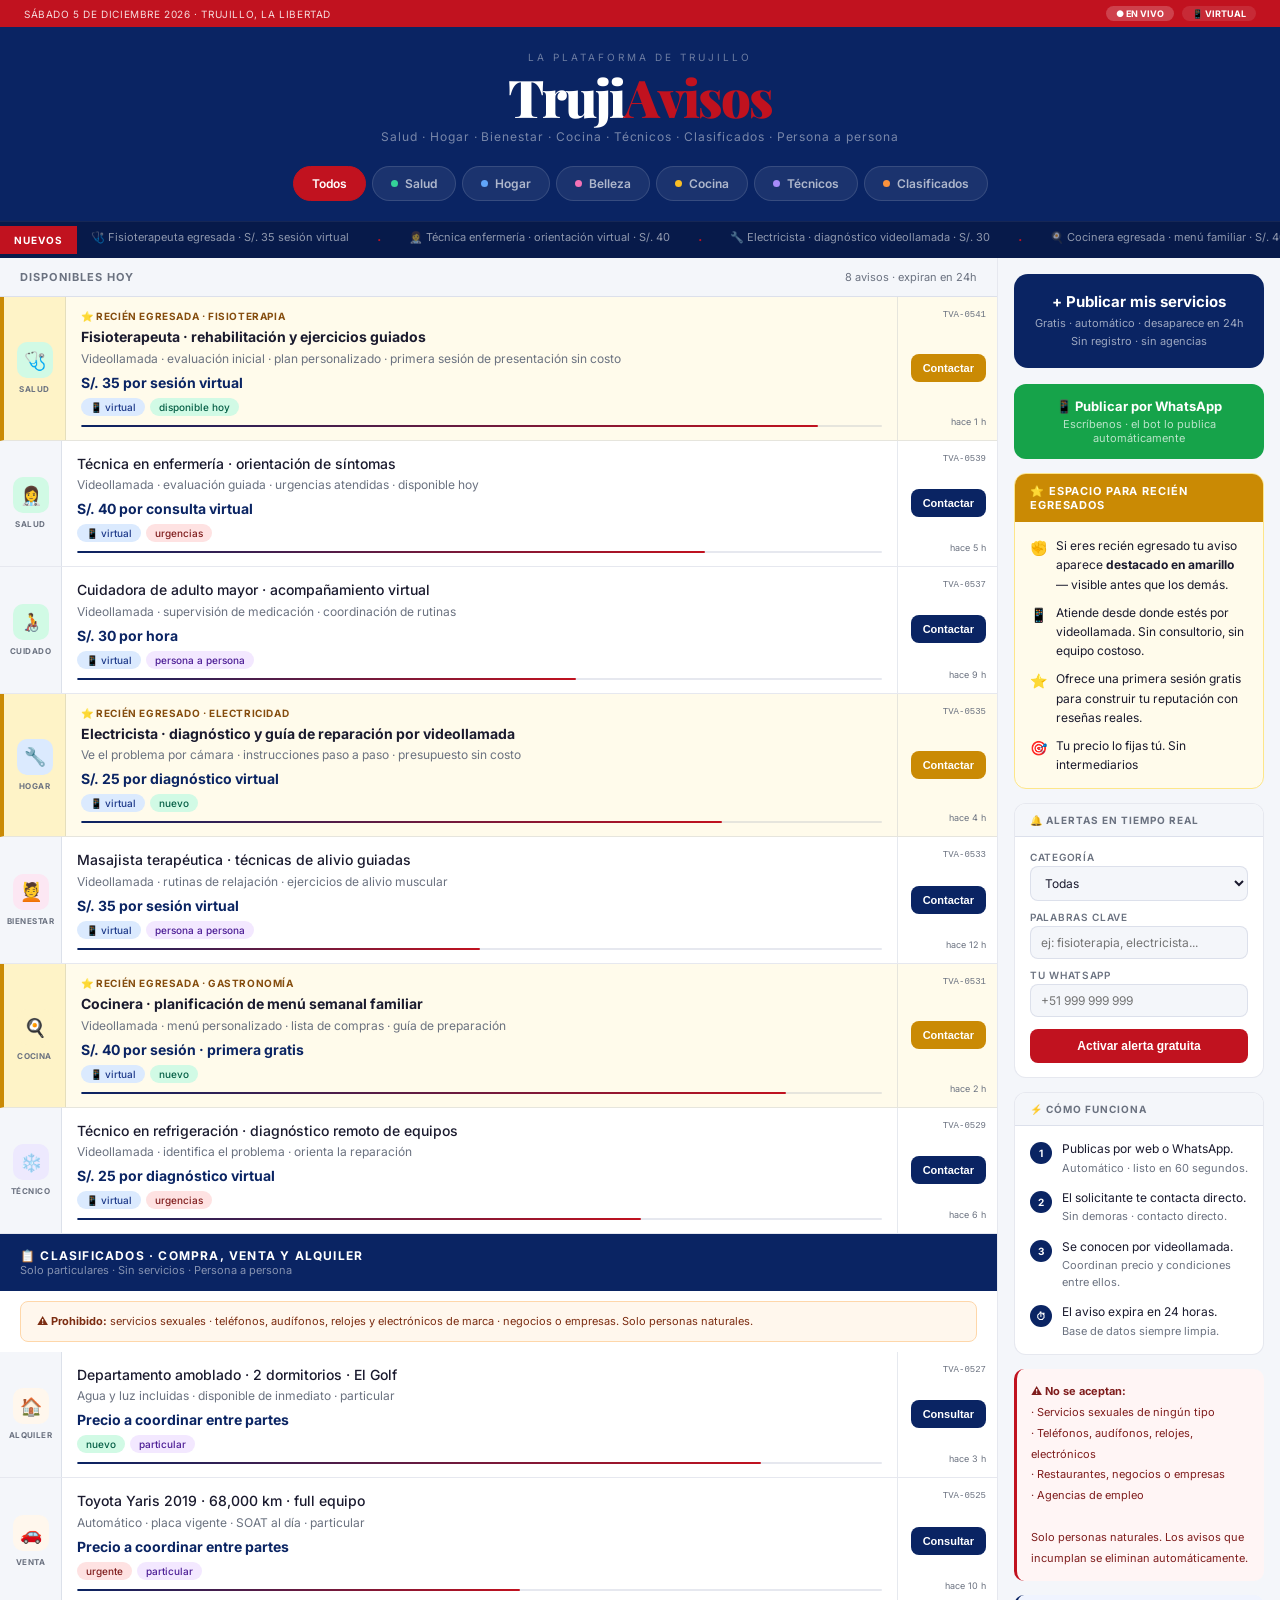
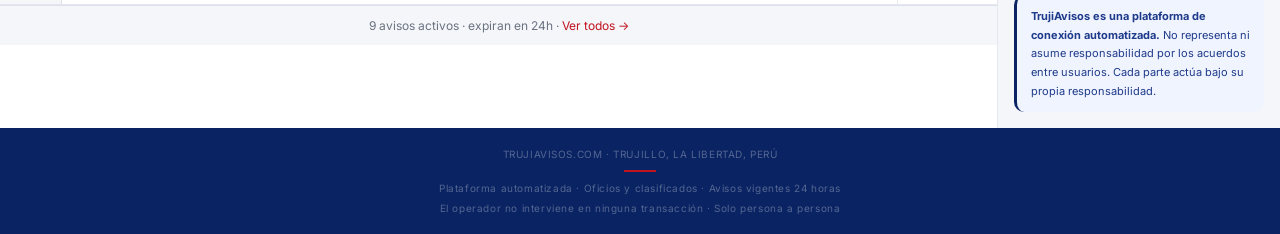
==== index.html @ fb8492fe "Add files via upload" ====
<!DOCTYPE html>
<html lang="es">
<head>
<meta charset="UTF-8">
<meta name="viewport" content="width=device-width, initial-scale=1.0">
<title>TrujiAvisos · Oficios y Clasificados de Trujillo</title>
<link href="https://fonts.googleapis.com/css2?family=Playfair+Display:wght@700;900&family=Inter:wght@400;500;600;700&display=swap" rel="stylesheet">
<style>
* { box-sizing: border-box; margin: 0; padding: 0; }
:root {
  --azul: #0a2463; --azul2: #071a4a; --rojo: #c1121f;
  --gris: #f4f6fa; --borde: rgba(10,36,99,0.1);
  --texto: #1a1a2e; --muted: #6b7280; --eg: #854d0e;
}
body { font-family: 'Inter', sans-serif; background: var(--gris); color: var(--texto); }

.topbar { background: var(--rojo); display: flex; justify-content: space-between; align-items: center; padding: 6px 24px; }
.topbar-l { font-size: 10px; color: rgba(255,255,255,.85); letter-spacing: .06em; }
.topbar-r { display: flex; gap: 8px; }
.tbadge { font-size: 9px; font-weight: 700; padding: 2px 10px; border-radius: 20px; }
.tb-live { background: rgba(255,255,255,.2); color: white; animation: blink 2s infinite; }
.tb-v { background: rgba(255,255,255,.1); color: white; }
@keyframes blink { 0%,100%{opacity:1}50%{opacity:.4} }

.hero { background: var(--azul); }
.hero-center { padding: 24px 24px 0; text-align: center; }
.hero-eye { font-size: 10px; letter-spacing: .3em; text-transform: uppercase; color: rgba(255,255,255,.4); margin-bottom: 8px; }
.hero-logo { font-family: 'Playfair Display', serif; font-size: 52px; font-weight: 900; letter-spacing: -2px; line-height: 1; color: white; margin-bottom: 6px; }
.hero-logo em { color: var(--rojo); font-style: normal; }
.hero-tagline { font-size: 12px; color: rgba(255,255,255,.45); letter-spacing: .08em; margin-bottom: 22px; }

.sec-tabs { display: flex; justify-content: center; gap: 6px; flex-wrap: wrap; padding-bottom: 20px; }
.stab { padding: 9px 18px; font-size: 12px; font-weight: 600; background: rgba(255,255,255,.07); border: 1px solid rgba(255,255,255,.12); color: rgba(255,255,255,.65); border-radius: 28px; cursor: pointer; transition: all .2s; display: flex; align-items: center; gap: 7px; }
.stab:hover { background: rgba(255,255,255,.14); color: white; }
.stab.on { background: var(--rojo); border-color: var(--rojo); color: white; }
.sdot { width: 7px; height: 7px; border-radius: 50%; flex-shrink: 0; }
.d-salud{background:#34d399;} .d-hogar{background:#60a5fa;}
.d-belleza{background:#f472b6;} .d-cocina{background:#fbbf24;}
.d-tecnico{background:#a78bfa;} .d-clasif{background:#fb923c;}

.ticker { background: var(--azul2); display: flex; align-items: center; overflow: hidden; border-top: 1px solid rgba(255,255,255,.06); }
.tick-pill { background: var(--rojo); color: white; font-size: 10px; font-weight: 700; letter-spacing: .1em; padding: 8px 14px; white-space: nowrap; flex-shrink: 0; }
.tick-track { overflow: hidden; flex: 1; }
.tick-items { display: flex; gap: 24px; animation: slide 32s linear infinite; white-space: nowrap; padding: 8px 14px; }
@keyframes slide { from{transform:translateX(0)} to{transform:translateX(-50%)} }
.ti { font-size: 11px; color: rgba(255,255,255,.55); }
.tdot { color: var(--rojo); margin: 0 4px; }

.layout { display: grid; grid-template-columns: 1fr 282px; }
.col-main { border-right: 1px solid var(--borde); background: white; }
.col-head { display: flex; justify-content: space-between; align-items: center; padding: 12px 20px; border-bottom: 1px solid var(--borde); background: var(--gris); }
.ch-t { font-size: 11px; font-weight: 700; letter-spacing: .1em; text-transform: uppercase; color: var(--muted); }
.ch-c { font-size: 11px; color: var(--muted); }

/* LISTING NORMAL */
.listing { display: grid; grid-template-columns: 62px 1fr 100px; border-bottom: 1px solid var(--borde); cursor: pointer; transition: background .15s; }
.listing:hover { background: #f8f9ff; }

/* LISTING EGRESADO — destacado */
.listing.egresado { border-left: 4px solid #ca8a04; background: #fffbeb; }
.listing.egresado:hover { background: #fef9c3; }

.l-left { display: flex; flex-direction: column; align-items: center; justify-content: center; padding: 14px 6px; gap: 6px; background: var(--gris); border-right: 1px solid var(--borde); }
.listing.egresado .l-left { background: #fef3c7; }
.l-icon { width: 36px; height: 36px; border-radius: 10px; display: flex; align-items: center; justify-content: center; font-size: 18px; }
.ic-salud{background:#d1fae5;} .ic-hogar{background:#dbeafe;}
.ic-belleza{background:#fce7f3;} .ic-cocina{background:#fef3c7;}
.ic-tecnico{background:#ede9fe;} .ic-clasif{background:#fff7ed;}
.l-cat-lbl { font-size: 8px; font-weight: 700; letter-spacing: .06em; text-transform: uppercase; color: var(--muted); text-align: center; line-height: 1.3; }

.l-body { padding: 13px 15px; }
.eg-banner { font-size: 10px; font-weight: 700; color: var(--eg); letter-spacing: .06em; text-transform: uppercase; margin-bottom: 5px; display: flex; align-items: center; gap: 5px; }
.l-title { font-size: 14px; font-weight: 500; line-height: 1.4; color: var(--texto); margin-bottom: 3px; }
.listing.egresado .l-title { font-weight: 700; }
.l-meta { font-size: 12px; color: var(--muted); line-height: 1.5; margin-bottom: 6px; }
.l-precio { font-size: 14px; font-weight: 700; color: var(--azul); margin-bottom: 7px; }
.l-tags { display: flex; gap: 5px; flex-wrap: wrap; }
.tag { font-size: 10px; font-weight: 500; padding: 3px 9px; border-radius: 20px; }
.t-v   { background: #dbeafe; color: #1e3a8a; }
.t-new { background: #d1fae5; color: #065f46; }
.t-urg { background: #fee2e2; color: #7f1d1d; }
.t-dir { background: #f3e8ff; color: #4c1d95; }

.timer-bar { height: 2px; background: var(--borde); border-radius: 2px; overflow: hidden; margin-top: 9px; }
.timer-fill { height: 100%; border-radius: 2px; background: linear-gradient(90deg, var(--azul), var(--rojo)); }

.l-right { padding: 13px 11px; display: flex; flex-direction: column; align-items: flex-end; justify-content: space-between; border-left: 1px solid var(--borde); }
.l-cod { font-size: 9px; font-family: monospace; color: var(--muted); }
.btn-ver { background: var(--azul); color: white; border: none; padding: 8px 12px; font-size: 11px; font-weight: 600; border-radius: 8px; cursor: pointer; transition: background .15s; white-space: nowrap; }
.btn-ver:hover { background: var(--rojo); }
.listing.egresado .btn-ver { background: #ca8a04; }
.listing.egresado .btn-ver:hover { background: var(--rojo); }
.l-time { font-size: 9px; color: var(--muted); }

.clasif-divider { padding: 14px 20px; background: var(--azul); color: white; display: flex; align-items: center; gap: 12px; }
.clasif-div-t { font-size: 12px; font-weight: 700; letter-spacing: .1em; text-transform: uppercase; }
.clasif-div-s { font-size: 11px; color: rgba(255,255,255,.5); }
.clasif-aviso { padding: 10px 16px; background: #fff7ed; border: 1px solid #fed7aa; margin: 10px 20px; border-radius: 8px; font-size: 11px; color: #7c2d12; line-height: 1.7; }

.col-foot { padding: 12px 20px; text-align: center; font-size: 12px; color: var(--muted); background: var(--gris); border-top: 1px solid var(--borde); }
.col-foot a { color: var(--rojo); cursor: pointer; }

/* SIDEBAR */
.col-side { background: var(--gris); }
.pub-cta { display: block; margin: 16px; background: var(--azul); color: white; padding: 18px; border-radius: 14px; text-align: center; cursor: pointer; text-decoration: none; transition: background .2s; }
.pub-cta:hover { background: var(--rojo); }
.pub-cta-t { font-size: 15px; font-weight: 700; margin-bottom: 4px; }
.pub-cta-s { font-size: 11px; color: rgba(255,255,255,.6); line-height: 1.6; }

/* WA PUBLISH */
.wa-pub { display: block; margin: 0 16px 14px; background: #16a34a; color: white; padding: 14px 16px; border-radius: 12px; text-align: center; text-decoration: none; transition: background .2s; }
.wa-pub:hover { background: #15803d; }
.wa-pub-t { font-size: 13px; font-weight: 700; margin-bottom: 3px; }
.wa-pub-s { font-size: 11px; color: rgba(255,255,255,.7); }

.scard { margin: 0 16px 14px; background: white; border: 1px solid var(--borde); border-radius: 12px; overflow: hidden; }
.sc-head { padding: 10px 15px; font-size: 10px; font-weight: 700; letter-spacing: .1em; text-transform: uppercase; color: var(--muted); background: var(--gris); border-bottom: 1px solid var(--borde); }
.sc-body { padding: 14px 15px; }
.aform { display: flex; flex-direction: column; gap: 10px; }
.af-lbl { font-size: 10px; font-weight: 600; letter-spacing: .07em; text-transform: uppercase; color: var(--muted); display: block; margin-bottom: 3px; }
select, input[type=text], input[type=tel] { width: 100%; border: 1px solid var(--borde); padding: 8px 10px; font-size: 12px; font-family: 'Inter',sans-serif; color: var(--texto); background: var(--gris); border-radius: 8px; outline: none; }
select:focus, input:focus { border-color: var(--azul); }
.btn-alerta { width: 100%; background: var(--rojo); color: white; border: none; padding: 10px; font-size: 12px; font-weight: 700; border-radius: 8px; cursor: pointer; margin-top: 2px; }
.btn-alerta:hover { background: #960e18; }

/* EGRESADOS CARD */
.eg-card { background: #fffbeb; border: 1px solid #fde68a; border-radius: 12px; overflow: hidden; margin: 0 16px 14px; }
.eg-head { padding: 10px 15px; background: #ca8a04; color: white; font-size: 11px; font-weight: 700; letter-spacing: .08em; text-transform: uppercase; }
.eg-body { padding: 14px 15px; display: flex; flex-direction: column; gap: 9px; }
.eg-item { display: flex; gap: 9px; font-size: 12px; color: var(--texto); line-height: 1.6; align-items: flex-start; }
.eg-icon { flex-shrink: 0; font-size: 14px; margin-top: 1px; }

.steps { display: flex; flex-direction: column; gap: 12px; }
.step { display: flex; gap: 10px; align-items: flex-start; }
.sn { width: 22px; height: 22px; border-radius: 50%; background: var(--azul); color: white; font-size: 10px; font-weight: 700; display: flex; align-items: center; justify-content: center; flex-shrink: 0; margin-top: 2px; }
.st { font-size: 12px; color: var(--texto); line-height: 1.55; }
.st small { display: block; font-size: 11px; color: var(--muted); margin-top: 1px; }

.prohibido { margin: 0 16px 14px; padding: 12px 14px; background: #fff5f5; border-radius: 10px; border-left: 3px solid var(--rojo); font-size: 11px; color: #7f1d1d; line-height: 1.9; }
.disc { margin: 0 16px 16px; padding: 12px 14px; background: #f0f4ff; border-radius: 10px; border-left: 3px solid var(--azul); font-size: 11px; color: #1e3a8a; line-height: 1.7; }

.foot { background: var(--azul); color: rgba(255,255,255,.3); font-size: 10px; text-align: center; padding: 16px; letter-spacing: .06em; line-height: 2; }
.foot-line { width: 32px; height: 2px; background: var(--rojo); margin: 6px auto; }

@media(max-width:720px){
  .layout { grid-template-columns: 1fr; }
  .hero-logo { font-size: 38px; }
  .listing { grid-template-columns: 50px 1fr 80px; }
}
</style>
</head>
<body>

<div class="topbar">
  <span class="topbar-l" id="hdate">TRUJILLO, LA LIBERTAD · PERÚ</span>
  <div class="topbar-r">
    <span class="tbadge tb-live">● EN VIVO</span>
    <span class="tbadge tb-v">📱 VIRTUAL</span>
  </div>
</div>

<div class="hero">
  <div class="hero-center">
    <div class="hero-eye">La plataforma de Trujillo</div>
    <div class="hero-logo">Truji<em>Avisos</em></div>
    <div class="hero-tagline">Salud · Hogar · Bienestar · Cocina · Técnicos · Clasificados · Persona a persona</div>
    <div class="sec-tabs">
      <div class="stab on" data-cat="todos">Todos</div>
      <div class="stab" data-cat="salud"><span class="sdot d-salud"></span>Salud</div>
      <div class="stab" data-cat="hogar"><span class="sdot d-hogar"></span>Hogar</div>
      <div class="stab" data-cat="belleza"><span class="sdot d-belleza"></span>Belleza</div>
      <div class="stab" data-cat="cocina"><span class="sdot d-cocina"></span>Cocina</div>
      <div class="stab" data-cat="tecnico"><span class="sdot d-tecnico"></span>Técnicos</div>
      <div class="stab" data-cat="clasif"><span class="sdot d-clasif"></span>Clasificados</div>
    </div>
  </div>
  <div class="ticker">
    <div class="tick-pill">NUEVOS</div>
    <div class="tick-track"><div class="tick-items">
      <span class="ti">🩺 Fisioterapeuta egresada · S/. 35 sesión virtual</span><span class="tdot">·</span>
      <span class="ti">👩‍⚕️ Técnica enfermería · orientación virtual · S/. 40</span><span class="tdot">·</span>
      <span class="ti">🔧 Electricista · diagnóstico videollamada · S/. 30</span><span class="tdot">·</span>
      <span class="ti">🍳 Cocinera egresada · menú familiar · S/. 40/sesión</span><span class="tdot">·</span>
      <span class="ti">💆 Masajista · guía virtual · S/. 35</span><span class="tdot">·</span>
      <span class="ti">🏠 Se alquila dpto amoblado · El Golf</span><span class="tdot">·</span>
      <span class="ti">🩺 Fisioterapeuta egresada · S/. 35 sesión virtual</span><span class="tdot">·</span>
      <span class="ti">👩‍⚕️ Técnica enfermería · orientación virtual · S/. 40</span><span class="tdot">·</span>
      <span class="ti">🔧 Electricista · diagnóstico videollamada · S/. 30</span><span class="tdot">·</span>
      <span class="ti">🍳 Cocinera egresada · menú familiar · S/. 40/sesión</span><span class="tdot">·</span>
      <span class="ti">💆 Masajista · guía virtual · S/. 35</span><span class="tdot">·</span>
      <span class="ti">🏠 Se alquila dpto amoblado · El Golf</span><span class="tdot">·</span>
    </div></div>
  </div>
</div>

<div class="layout">
  <div class="col-main">
    <div class="col-head">
      <span class="ch-t">Disponibles hoy</span>
      <span class="ch-c" id="cnt">8 avisos · expiran en 24h</span>
    </div>
    <div id="lst">

      <!-- EGRESADO -->
      <div class="listing egresado" data-cat="salud">
        <div class="l-left"><div class="l-icon ic-salud">🩺</div><span class="l-cat-lbl">Salud</span></div>
        <div class="l-body">
          <div class="eg-banner">⭐ Recién egresada · fisioterapia</div>
          <div class="l-title">Fisioterapeuta · rehabilitación y ejercicios guiados</div>
          <div class="l-meta">Videollamada · evaluación inicial · plan personalizado · primera sesión de presentación sin costo</div>
          <div class="l-precio">S/. 35 por sesión virtual</div>
          <div class="l-tags"><span class="tag t-v">📱 virtual</span><span class="tag t-new">disponible hoy</span></div>
          <div class="timer-bar"><div class="timer-fill" style="width:92%"></div></div>
        </div>
        <div class="l-right"><span class="l-cod">TVA-0541</span><button class="btn-ver">Contactar</button><span class="l-time">hace 1 h</span></div>
      </div>

      <div class="listing" data-cat="salud">
        <div class="l-left"><div class="l-icon ic-salud">👩‍⚕️</div><span class="l-cat-lbl">Salud</span></div>
        <div class="l-body">
          <div class="l-title">Técnica en enfermería · orientación de síntomas</div>
          <div class="l-meta">Videollamada · evaluación guiada · urgencias atendidas · disponible hoy</div>
          <div class="l-precio">S/. 40 por consulta virtual</div>
          <div class="l-tags"><span class="tag t-v">📱 virtual</span><span class="tag t-urg">urgencias</span></div>
          <div class="timer-bar"><div class="timer-fill" style="width:78%"></div></div>
        </div>
        <div class="l-right"><span class="l-cod">TVA-0539</span><button class="btn-ver">Contactar</button><span class="l-time">hace 5 h</span></div>
      </div>

      <div class="listing" data-cat="salud">
        <div class="l-left"><div class="l-icon ic-salud">🧑‍🦽</div><span class="l-cat-lbl">Cuidado</span></div>
        <div class="l-body">
          <div class="l-title">Cuidadora de adulto mayor · acompañamiento virtual</div>
          <div class="l-meta">Videollamada · supervisión de medicación · coordinación de rutinas</div>
          <div class="l-precio">S/. 30 por hora</div>
          <div class="l-tags"><span class="tag t-v">📱 virtual</span><span class="tag t-dir">persona a persona</span></div>
          <div class="timer-bar"><div class="timer-fill" style="width:62%"></div></div>
        </div>
        <div class="l-right"><span class="l-cod">TVA-0537</span><button class="btn-ver">Contactar</button><span class="l-time">hace 9 h</span></div>
      </div>

      <!-- EGRESADO -->
      <div class="listing egresado" data-cat="hogar">
        <div class="l-left"><div class="l-icon ic-hogar">🔧</div><span class="l-cat-lbl">Hogar</span></div>
        <div class="l-body">
          <div class="eg-banner">⭐ Recién egresado · electricidad</div>
          <div class="l-title">Electricista · diagnóstico y guía de reparación por videollamada</div>
          <div class="l-meta">Ve el problema por cámara · instrucciones paso a paso · presupuesto sin costo</div>
          <div class="l-precio">S/. 25 por diagnóstico virtual</div>
          <div class="l-tags"><span class="tag t-v">📱 virtual</span><span class="tag t-new">nuevo</span></div>
          <div class="timer-bar"><div class="timer-fill" style="width:80%"></div></div>
        </div>
        <div class="l-right"><span class="l-cod">TVA-0535</span><button class="btn-ver">Contactar</button><span class="l-time">hace 4 h</span></div>
      </div>

      <div class="listing" data-cat="belleza">
        <div class="l-left"><div class="l-icon ic-belleza">💆</div><span class="l-cat-lbl">Bienestar</span></div>
        <div class="l-body">
          <div class="l-title">Masajista terapéutica · técnicas de alivio guiadas</div>
          <div class="l-meta">Videollamada · rutinas de relajación · ejercicios de alivio muscular</div>
          <div class="l-precio">S/. 35 por sesión virtual</div>
          <div class="l-tags"><span class="tag t-v">📱 virtual</span><span class="tag t-dir">persona a persona</span></div>
          <div class="timer-bar"><div class="timer-fill" style="width:50%"></div></div>
        </div>
        <div class="l-right"><span class="l-cod">TVA-0533</span><button class="btn-ver">Contactar</button><span class="l-time">hace 12 h</span></div>
      </div>

      <!-- EGRESADO -->
      <div class="listing egresado" data-cat="cocina">
        <div class="l-left"><div class="l-icon ic-cocina">🍳</div><span class="l-cat-lbl">Cocina</span></div>
        <div class="l-body">
          <div class="eg-banner">⭐ Recién egresada · gastronomía</div>
          <div class="l-title">Cocinera · planificación de menú semanal familiar</div>
          <div class="l-meta">Videollamada · menú personalizado · lista de compras · guía de preparación</div>
          <div class="l-precio">S/. 40 por sesión · primera gratis</div>
          <div class="l-tags"><span class="tag t-v">📱 virtual</span><span class="tag t-new">nuevo</span></div>
          <div class="timer-bar"><div class="timer-fill" style="width:88%"></div></div>
        </div>
        <div class="l-right"><span class="l-cod">TVA-0531</span><button class="btn-ver">Contactar</button><span class="l-time">hace 2 h</span></div>
      </div>

      <div class="listing" data-cat="tecnico">
        <div class="l-left"><div class="l-icon ic-tecnico">❄️</div><span class="l-cat-lbl">Técnico</span></div>
        <div class="l-body">
          <div class="l-title">Técnico en refrigeración · diagnóstico remoto de equipos</div>
          <div class="l-meta">Videollamada · identifica el problema · orienta la reparación</div>
          <div class="l-precio">S/. 25 por diagnóstico virtual</div>
          <div class="l-tags"><span class="tag t-v">📱 virtual</span><span class="tag t-urg">urgencias</span></div>
          <div class="timer-bar"><div class="timer-fill" style="width:70%"></div></div>
        </div>
        <div class="l-right"><span class="l-cod">TVA-0529</span><button class="btn-ver">Contactar</button><span class="l-time">hace 6 h</span></div>
      </div>

      <!-- CLASIFICADOS -->
      <div class="clasif-divider" id="clasif-div">
        <div>
          <div class="clasif-div-t">📋 Clasificados · Compra, Venta y Alquiler</div>
          <div class="clasif-div-s">Solo particulares · Sin servicios · Persona a persona</div>
        </div>
      </div>
      <div class="clasif-aviso" id="clasif-aviso">
        <strong>⚠️ Prohibido:</strong> servicios sexuales · teléfonos, audífonos, relojes y electrónicos de marca · negocios o empresas. Solo personas naturales.
      </div>

      <div class="listing" data-cat="clasif">
        <div class="l-left"><div class="l-icon ic-clasif">🏠</div><span class="l-cat-lbl">Alquiler</span></div>
        <div class="l-body">
          <div class="l-title">Departamento amoblado · 2 dormitorios · El Golf</div>
          <div class="l-meta">Agua y luz incluidas · disponible de inmediato · particular</div>
          <div class="l-precio">Precio a coordinar entre partes</div>
          <div class="l-tags"><span class="tag t-new">nuevo</span><span class="tag t-dir">particular</span></div>
          <div class="timer-bar"><div class="timer-fill" style="width:85%"></div></div>
        </div>
        <div class="l-right"><span class="l-cod">TVA-0527</span><button class="btn-ver">Consultar</button><span class="l-time">hace 3 h</span></div>
      </div>

      <div class="listing" data-cat="clasif">
        <div class="l-left"><div class="l-icon ic-clasif">🚗</div><span class="l-cat-lbl">Venta</span></div>
        <div class="l-body">
          <div class="l-title">Toyota Yaris 2019 · 68,000 km · full equipo</div>
          <div class="l-meta">Automático · placa vigente · SOAT al día · particular</div>
          <div class="l-precio">Precio a coordinar entre partes</div>
          <div class="l-tags"><span class="tag t-urg">urgente</span><span class="tag t-dir">particular</span></div>
          <div class="timer-bar"><div class="timer-fill" style="width:55%"></div></div>
        </div>
        <div class="l-right"><span class="l-cod">TVA-0525</span><button class="btn-ver">Consultar</button><span class="l-time">hace 10 h</span></div>
      </div>

    </div>
    <div class="col-foot">9 avisos activos · expiran en 24h · <a>Ver todos →</a></div>
  </div>

  <div class="col-side">

    <a class="pub-cta" href="#">
      <div class="pub-cta-t">+ Publicar mis servicios</div>
      <div class="pub-cta-s">Gratis · automático · desaparece en 24h<br>Sin registro · sin agencias</div>
    </a>

    <a class="wa-pub" href="https://wa.me/51999999999?text=AVISO%0ACategor%C3%ADa%3A%20%0ADescripci%C3%B3n%3A%20%0APretens%C3%B3n%3A%20S%2F.%20%0ASoy%20reci%C3%A9n%20egresado%3A%20S%C3%AD%20%2F%20No" target="_blank">
      <div class="wa-pub-t">📱 Publicar por WhatsApp</div>
      <div class="wa-pub-s">Escríbenos · el bot lo publica automáticamente</div>
    </a>

    <div class="eg-card">
      <div class="eg-head">⭐ Espacio para recién egresados</div>
      <div class="eg-body">
        <div class="eg-item"><span class="eg-icon">✊</span><span>Si eres recién egresado tu aviso aparece <strong>destacado en amarillo</strong> — visible antes que los demás.</span></div>
        <div class="eg-item"><span class="eg-icon">📱</span><span>Atiende desde donde estés por videollamada. Sin consultorio, sin equipo costoso.</span></div>
        <div class="eg-item"><span class="eg-icon">⭐</span><span>Ofrece una primera sesión gratis para construir tu reputación con reseñas reales.</span></div>
        <div class="eg-item"><span class="eg-icon">🎯</span><span>Tu precio lo fijas tú. Sin intermediarios </span></div>
      </div>
    </div>

    <div class="scard">
      <div class="sc-head">🔔 Alertas en tiempo real</div>
      <div class="sc-body">
        <div class="aform">
          <div><label class="af-lbl">Categoría</label>
            <select><option>Todas</option><option>Salud y cuidado</option><option>Hogar</option><option>Belleza</option><option>Cocina</option><option>Técnicos</option><option>Clasificados</option></select></div>
          <div><label class="af-lbl">Palabras clave</label>
            <input type="text" placeholder="ej: fisioterapia, electricista..."></div>
          <div><label class="af-lbl">Tu WhatsApp</label>
            <input type="tel" placeholder="+51 999 999 999"></div>
          <button class="btn-alerta">Activar alerta gratuita</button>
        </div>
      </div>
    </div>

    <div class="scard">
      <div class="sc-head">⚡ Cómo funciona</div>
      <div class="sc-body">
        <div class="steps">
          <div class="step"><span class="sn">1</span><div class="st">Publicas por web o WhatsApp.<small>Automático · listo en 60 segundos.</small></div></div>
          <div class="step"><span class="sn">2</span><div class="st">El solicitante te contacta directo.<small>Sin demoras · contacto directo.</small></div></div>
          <div class="step"><span class="sn">3</span><div class="st">Se conocen por videollamada.<small>Coordinan precio y condiciones entre ellos.</small></div></div>
          <div class="step"><span class="sn">⏱</span><div class="st">El aviso expira en 24 horas.<small>Base de datos siempre limpia.</small></div></div>
        </div>
      </div>
    </div>

    <div class="prohibido">
      <strong>⚠️ No se aceptan:</strong><br>
      · Servicios sexuales de ningún tipo<br>
      · Teléfonos, audífonos, relojes, electrónicos<br>
      · Restaurantes, negocios o empresas<br>
      · Agencias de empleo<br><br>
      Solo personas naturales. Los avisos que incumplan se eliminan automáticamente.
    </div>

    <div class="disc">
      <strong>TrujiAvisos es una plataforma de conexión automatizada.</strong> No representa ni asume responsabilidad por los acuerdos entre usuarios. Cada parte actúa bajo su propia responsabilidad.
    </div>
  </div>
</div>

<div class="foot">
  TRUJIAVISOS.COM · TRUJILLO, LA LIBERTAD, PERÚ
  <div class="foot-line"></div>
  Plataforma automatizada · Oficios y clasificados · Avisos vigentes 24 horas<br>
  El operador no interviene en ninguna transacción · Solo persona a persona
</div>

<script>
document.querySelectorAll('.stab').forEach(b => {
  b.addEventListener('click', () => {
    document.querySelectorAll('.stab').forEach(x => x.classList.remove('on'));
    b.classList.add('on');
    const cat = b.dataset.cat;
    let n = 0;
    document.querySelectorAll('.listing').forEach(r => {
      const show = cat === 'todos' || r.dataset.cat === cat;
      r.style.display = show ? 'grid' : 'none';
      if (show) n++;
    });
    const div = document.getElementById('clasif-div');
    const aviso = document.getElementById('clasif-aviso');
    const showClasif = cat === 'todos' || cat === 'clasif';
    div.style.display = showClasif ? 'flex' : 'none';
    aviso.style.display = showClasif ? 'block' : 'none';
    document.getElementById('cnt').textContent =
      `${n} aviso${n!==1?'s':''} · expiran en 24h`;
  });
});
const d = new Date();
const dias = ['Domingo','Lunes','Martes','Miércoles','Jueves','Viernes','Sábado'];
const meses = ['enero','febrero','marzo','abril','mayo','junio','julio','agosto','septiembre','octubre','noviembre','diciembre'];
document.getElementById('hdate').textContent =
  `${dias[d.getDay()].toUpperCase()} ${d.getDate()} DE ${meses[d.getMonth()].toUpperCase()} ${d.getFullYear()} · TRUJILLO, LA LIBERTAD`;
</script>
</body>
</html>
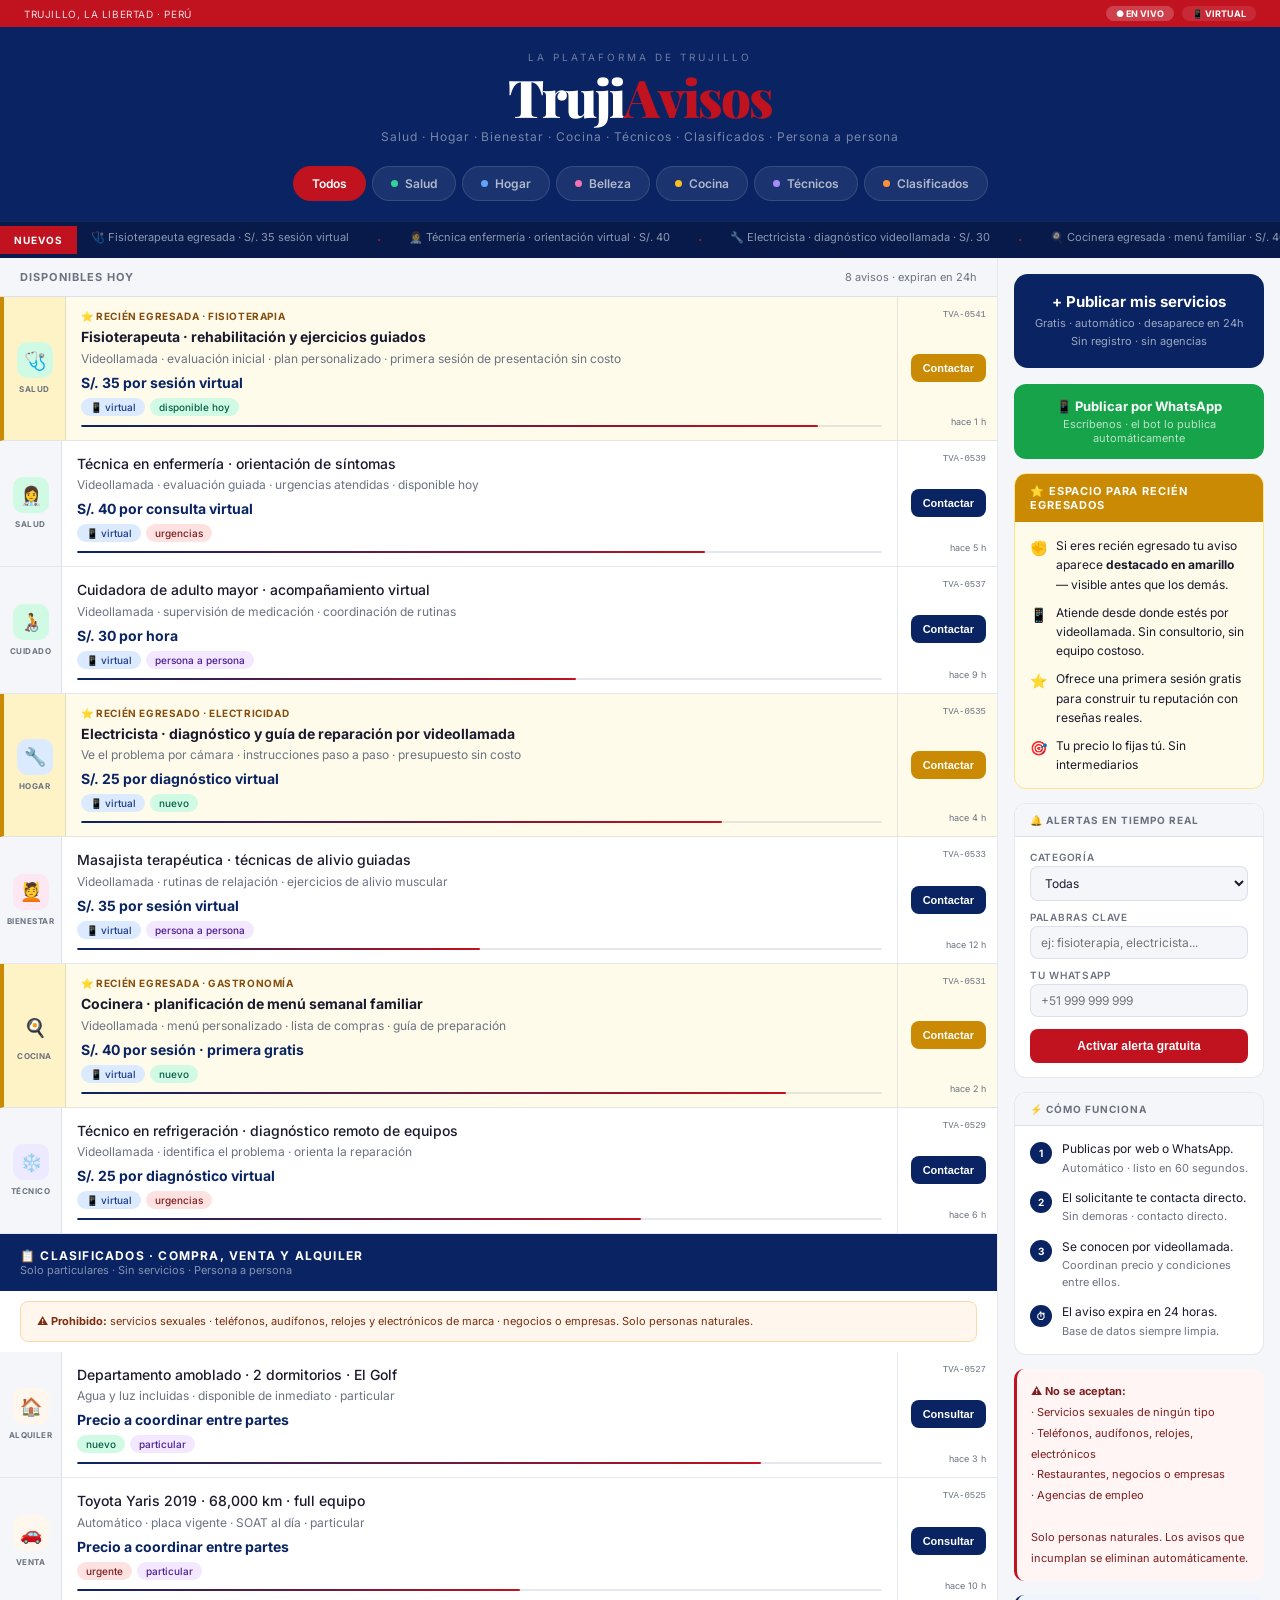
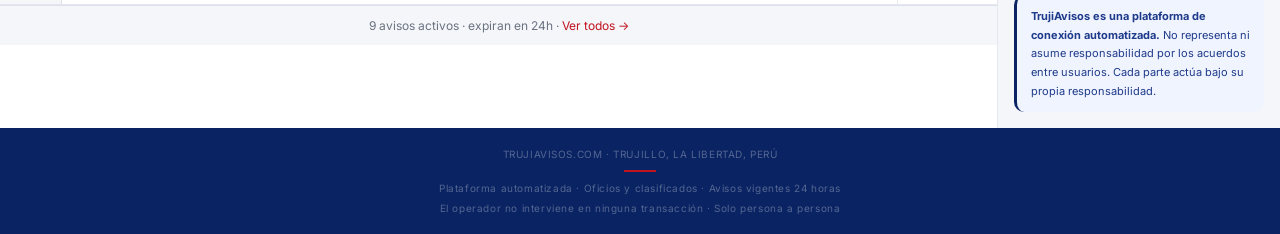
==== commit 050e7374: "Update index.html" ====
--- a/index.html
+++ b/index.html
@@ -402,7 +402,10 @@
 </div>
 
 <script>
-document.querySelectorAll('.stab').forEach(b => {
+const SUPABASE_URL = 'https://klfrhbrwcbeuzfuiuiid.supabase.co';
+const SUPABASE_KEY = 'sb_publishable_WXisgwicC8m-W0iZVBu4dQ_ph0VttD9';
+
+document.querySelectorAll('.stab').forEach(b => {document.querySelectorAll('.stab').forEach(b => {
   b.addEventListener('click', () => {
     document.querySelectorAll('.stab').forEach(x => x.classList.remove('on'));
     b.classList.add('on');
